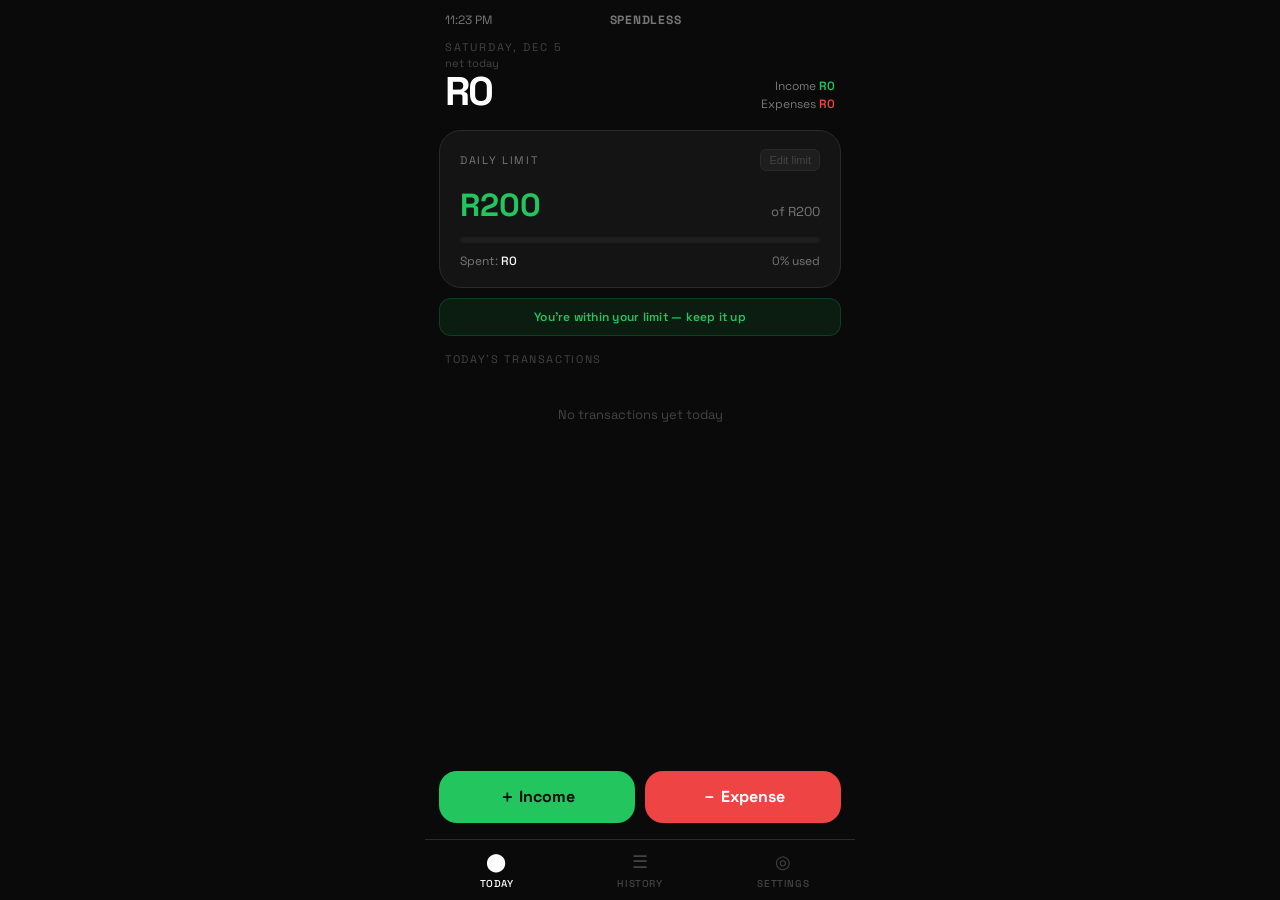
==== Spendless/index.html @ e25569a5 "SpendLess" ====
<!DOCTYPE html>
<html lang="en">
<head>
<meta charset="UTF-8" />
<meta name="viewport" content="width=device-width, initial-scale=1.0, maximum-scale=1.0, user-scalable=no" />
<title>SpendLess</title>
<meta name="description" content="Daily spending limit tracker" />
<meta name="theme-color" content="#0a0a0a" />
<meta name="apple-mobile-web-app-capable" content="yes" />
<meta name="apple-mobile-web-app-status-bar-style" content="black-translucent" />
<meta name="apple-mobile-web-app-title" content="SpendLess" />
<link rel="manifest" href="manifest.json" />
<link rel="preconnect" href="https://fonts.googleapis.com" />
<link href="https://fonts.googleapis.com/css2?family=Space+Grotesk:wght@400;500;700&display=swap" rel="stylesheet" />
<link rel="stylesheet" href="css/style.css" />
</head>
<body>
<div id="app">

  <!-- ══ HOME SCREEN ══ -->
  <div class="screen active" id="screen-home">
    <div class="statusbar">
      <span id="clock-home">9:41</span>
      <span style="font-weight:700;letter-spacing:0.06em;">SPENDLESS</span>
      <span style="width:36px"></span>
    </div>
    <div class="home-top">
      <div class="day-label" id="home-day">Monday</div>
      <div class="balance-row">
        <div>
          <div style="font-size:11px;color:var(--text3);margin-bottom:2px;">net today</div>
          <div class="balance-big" id="home-balance">R0</div>
        </div>
        <div class="balance-meta">
          <div class="meta-item inc">Income <span class="val" id="meta-inc">R0</span></div>
          <div class="meta-item exp">Expenses <span class="val" id="meta-exp">R0</span></div>
        </div>
      </div>
    </div>
    <div class="limit-card">
      <div class="limit-header">
        <div class="limit-label">Daily Limit</div>
        <button class="limit-edit" onclick="goTo('screen-settings')">Edit limit</button>
      </div>
      <div class="limit-nums">
        <div class="limit-remaining ok" id="limit-rem">R200</div>
        <div class="limit-of" id="limit-of">of R200</div>
      </div>
      <div class="progress-track"><div class="progress-fill ok" id="prog" style="width:0%"></div></div>
      <div class="limit-sub">
        <span>Spent: <span class="spent-val" id="spent-val">R0</span></span>
        <span id="pct-lbl">0% used</span>
      </div>
    </div>
    <div class="alert-banner alert-ok" id="alert">You're within your limit</div>
    <div class="section-label">Today's transactions</div>
    <div class="tx-list" id="tx-list"></div>
    <div class="btn-row">
      <button class="btn btn-income" onclick="goTo('screen-income')">＋ Income</button>
      <button class="btn btn-expense" onclick="goTo('screen-expense')">－ Expense</button>
    </div>
    <div class="nav">
      <button class="nav-btn active" onclick="goTo('screen-home')"><span class="nav-icon">⬤</span>Today</button>
      <button class="nav-btn" onclick="goTo('screen-history')"><span class="nav-icon">☰</span>History</button>
      <button class="nav-btn" onclick="goTo('screen-settings')"><span class="nav-icon">◎</span>Settings</button>
    </div>
  </div>

  <!-- ══ EXPENSE SCREEN ══ -->
  <div class="screen" id="screen-expense">
    <div class="form-header">
      <div class="back-btn" onclick="goTo('screen-home')">‹</div>
      <div class="form-title" style="color:var(--red)">Add Expense</div>
      <div class="cancel-link" onclick="resetForm('expense');goTo('screen-home')">Cancel</div>
    </div>
    <div class="form-body">
      <div>
        <div class="field-label">Amount</div>
        <div class="amount-wrap">
          <div class="currency">R</div>
          <div class="amount-val expense" id="exp-disp">0<span class="cursor"></span></div>
        </div>
      </div>
      <div>
        <div class="field-label">Category</div>
        <div class="cat-grid" id="exp-cats">
          <button class="cat-btn sel-expense" data-cat="Food" onclick="pickCat(this,'expense')">🍔 Food</button>
          <button class="cat-btn" data-cat="Transport" onclick="pickCat(this,'expense')">🚌 Transport</button>
          <button class="cat-btn" data-cat="Data" onclick="pickCat(this,'expense')">📶 Data</button>
          <button class="cat-btn" data-cat="Entertainment" onclick="pickCat(this,'expense')">🎮 Entertainment</button>
          <button class="cat-btn" data-cat="Groceries" onclick="pickCat(this,'expense')">🛒 Groceries</button>
          <button class="cat-btn" data-cat="Other" onclick="pickCat(this,'expense')">📦 Other</button>
        </div>
      </div>
      <div>
        <div class="field-label">Note (optional)</div>
        <input class="note-input" id="exp-note" placeholder="e.g. Lunch at work" autocomplete="off" />
      </div>
    </div>
    <div class="numpad">
      <button class="numkey" onclick="numTap('expense','1')">1</button>
      <button class="numkey" onclick="numTap('expense','2')">2</button>
      <button class="numkey" onclick="numTap('expense','3')">3</button>
      <button class="numkey" onclick="numTap('expense','4')">4</button>
      <button class="numkey" onclick="numTap('expense','5')">5</button>
      <button class="numkey" onclick="numTap('expense','6')">6</button>
      <button class="numkey" onclick="numTap('expense','7')">7</button>
      <button class="numkey" onclick="numTap('expense','8')">8</button>
      <button class="numkey" onclick="numTap('expense','9')">9</button>
      <button class="numkey key-del" onclick="numDel('expense')">⌫</button>
      <button class="numkey" onclick="numTap('expense','0')">0</button>
      <button class="numkey key-add expense" onclick="submitTx('expense')">Add</button>
    </div>
  </div>

  <!-- ══ INCOME SCREEN ══ -->
  <div class="screen" id="screen-income">
    <div class="form-header">
      <div class="back-btn" onclick="goTo('screen-home')">‹</div>
      <div class="form-title" style="color:var(--green)">Add Income</div>
      <div class="cancel-link" onclick="resetForm('income');goTo('screen-home')">Cancel</div>
    </div>
    <div class="form-body">
      <div>
        <div class="field-label">Amount</div>
        <div class="amount-wrap">
          <div class="currency">R</div>
          <div class="amount-val income" id="inc-disp">0<span class="cursor"></span></div>
        </div>
      </div>
      <div>
        <div class="field-label">Source</div>
        <div class="cat-grid" id="inc-cats">
          <button class="cat-btn sel-income" data-cat="Salary" onclick="pickCat(this,'income')">💼 Salary</button>
          <button class="cat-btn" data-cat="Freelance" onclick="pickCat(this,'income')">💻 Freelance</button>
          <button class="cat-btn" data-cat="Side hustle" onclick="pickCat(this,'income')">🌱 Side hustle</button>
          <button class="cat-btn" data-cat="Gift" onclick="pickCat(this,'income')">🎁 Gift</button>
          <button class="cat-btn" data-cat="Refund" onclick="pickCat(this,'income')">↩ Refund</button>
          <button class="cat-btn" data-cat="Other" onclick="pickCat(this,'income')">📦 Other</button>
        </div>
      </div>
      <div>
        <div class="field-label">Note (optional)</div>
        <input class="note-input" id="inc-note" placeholder="e.g. March salary" autocomplete="off" />
      </div>
    </div>
    <div class="numpad">
      <button class="numkey" onclick="numTap('income','1')">1</button>
      <button class="numkey" onclick="numTap('income','2')">2</button>
      <button class="numkey" onclick="numTap('income','3')">3</button>
      <button class="numkey" onclick="numTap('income','4')">4</button>
      <button class="numkey" onclick="numTap('income','5')">5</button>
      <button class="numkey" onclick="numTap('income','6')">6</button>
      <button class="numkey" onclick="numTap('income','7')">7</button>
      <button class="numkey" onclick="numTap('income','8')">8</button>
      <button class="numkey" onclick="numTap('income','9')">9</button>
      <button class="numkey key-del" onclick="numDel('income')">⌫</button>
      <button class="numkey" onclick="numTap('income','0')">0</button>
      <button class="numkey key-add income" onclick="submitTx('income')">Add</button>
    </div>
  </div>

  <!-- ══ HISTORY SCREEN ══ -->
  <div class="screen" id="screen-history">
    <div class="statusbar">
      <span></span>
      <span style="font-weight:700;letter-spacing:0.06em;">HISTORY</span>
      <span></span>
    </div>
    <div class="history-list" id="history-list"></div>
    <div class="nav">
      <button class="nav-btn" onclick="goTo('screen-home')"><span class="nav-icon">⬤</span>Today</button>
      <button class="nav-btn active" onclick="goTo('screen-history')"><span class="nav-icon">☰</span>History</button>
      <button class="nav-btn" onclick="goTo('screen-settings')"><span class="nav-icon">◎</span>Settings</button>
    </div>
  </div>

  <!-- ══ SETTINGS SCREEN ══ -->
  <div class="screen" id="screen-settings">
    <div class="statusbar">
      <span></span>
      <span style="font-weight:700;letter-spacing:0.06em;">SETTINGS</span>
      <span></span>
    </div>
    <div class="settings-body">
      <div class="settings-section">
        <div class="settings-row">
          <div class="settings-row-label">Daily Limit</div>
          <div style="display:flex;align-items:center;gap:4px;">
            <span style="color:var(--text2);font-size:14px;">R</span>
            <input class="settings-input" id="limit-input" type="number" min="1" value="200" onchange="saveLimit()" />
          </div>
        </div>
        <div class="settings-row">
          <div class="settings-row-label">Currency symbol</div>
          <div class="settings-row-val">R (ZAR)</div>
        </div>
      </div>
      <div class="settings-section">
        <div class="settings-row">
          <div class="settings-row-label">Total transactions</div>
          <div class="settings-row-val" id="stat-total">0</div>
        </div>
        <div class="settings-row">
          <div class="settings-row-label">Days tracked</div>
          <div class="settings-row-val" id="stat-days">0</div>
        </div>
        <div class="settings-row">
          <div class="settings-row-label">All-time expenses</div>
          <div class="settings-row-val" id="stat-expenses">R0</div>
        </div>
      </div>
      <button class="danger-btn" onclick="clearData()">Clear all data</button>
    </div>
    <div class="nav">
      <button class="nav-btn" onclick="goTo('screen-home')"><span class="nav-icon">⬤</span>Today</button>
      <button class="nav-btn" onclick="goTo('screen-history')"><span class="nav-icon">☰</span>History</button>
      <button class="nav-btn active" onclick="goTo('screen-settings')"><span class="nav-icon">◎</span>Settings</button>
    </div>
  </div>

</div>
<script src="js/app.js"></script>
</body>
</html>
---- Spendless/css/style.css ----
/* ── RESET & ROOT ── */
* {
  box-sizing: border-box;
  margin: 0;
  padding: 0;
  -webkit-tap-highlight-color: transparent;
}

:root {
  --bg: #0a0a0a;
  --surface: #141414;
  --surface2: #1e1e1e;
  --border: #2a2a2a;
  --text: #ffffff;
  --text2: #777777;
  --text3: #444444;
  --green: #22c55e;
  --green-bg: rgba(34, 197, 94, 0.1);
  --red: #ef4444;
  --red-bg: rgba(239, 68, 68, 0.1);
  --amber: #f59e0b;
  --amber-bg: rgba(245, 158, 11, 0.1);
}

html, body {
  height: 100%;
  background: var(--bg);
  color: var(--text);
  font-family: 'Space Grotesk', sans-serif;
  overflow: hidden;
  overscroll-behavior: none;
}

/* ── APP SHELL ── */
#app {
  height: 100dvh;
  display: flex;
  flex-direction: column;
  max-width: 430px;
  margin: 0 auto;
  position: relative;
}

.screen {
  display: none;
  flex-direction: column;
  height: 100%;
  overflow-y: auto;
  overscroll-behavior: contain;
}

.screen.active {
  display: flex;
}

/* ── STATUS BAR ── */
.statusbar {
  display: flex;
  justify-content: space-between;
  align-items: center;
  padding: max(env(safe-area-inset-top), 12px) 20px 8px;
  font-size: 12px;
  color: var(--text2);
  flex-shrink: 0;
}

/* ── HOME ── */
.home-top {
  padding: 4px 20px 0;
  flex-shrink: 0;
}

.day-label {
  font-size: 11px;
  text-transform: uppercase;
  letter-spacing: 0.18em;
  color: var(--text3);
  margin-bottom: 2px;
}

.balance-row {
  display: flex;
  justify-content: space-between;
  align-items: flex-end;
  margin-bottom: 4px;
}

.balance-big {
  font-size: 40px;
  font-weight: 700;
  letter-spacing: -2px;
  line-height: 1;
}

.balance-meta {
  text-align: right;
  display: flex;
  flex-direction: column;
  gap: 2px;
}

.meta-item {
  font-size: 12px;
  color: var(--text2);
}

.meta-item .val {
  font-weight: 600;
}

.meta-item.inc .val { color: var(--green); }
.meta-item.exp .val { color: var(--red); }

/* ── LIMIT CARD ── */
.limit-card {
  margin: 14px 14px 0;
  background: var(--surface);
  border-radius: 22px;
  padding: 18px 20px;
  border: 1px solid var(--border);
  flex-shrink: 0;
}

.limit-header {
  display: flex;
  justify-content: space-between;
  align-items: center;
  margin-bottom: 14px;
}

.limit-label {
  font-size: 11px;
  text-transform: uppercase;
  letter-spacing: 0.15em;
  color: var(--text2);
}

.limit-edit {
  font-size: 11px;
  color: var(--text3);
  cursor: pointer;
  padding: 4px 8px;
  border-radius: 6px;
  border: 1px solid var(--border);
  background: var(--surface2);
}

.limit-edit:hover { color: var(--text2); }

.limit-nums {
  display: flex;
  justify-content: space-between;
  align-items: baseline;
  margin-bottom: 12px;
}

.limit-remaining {
  font-size: 32px;
  font-weight: 700;
  transition: color 0.3s;
}

.limit-remaining.ok   { color: var(--green); }
.limit-remaining.warn { color: var(--amber); }
.limit-remaining.over { color: var(--red); }

.limit-of {
  font-size: 13px;
  color: var(--text2);
}

.progress-track {
  background: var(--surface2);
  border-radius: 99px;
  height: 6px;
  overflow: hidden;
  margin-bottom: 10px;
}

.progress-fill {
  height: 100%;
  border-radius: 99px;
  transition: width 0.5s cubic-bezier(0.34, 1.2, 0.64, 1), background 0.3s;
}

.progress-fill.ok   { background: var(--green); }
.progress-fill.warn { background: var(--amber); }
.progress-fill.over { background: var(--red); }

.limit-sub {
  display: flex;
  justify-content: space-between;
  font-size: 12px;
  color: var(--text2);
}

.limit-sub .spent-val {
  color: var(--text);
  font-weight: 500;
}

/* ── ALERT BANNER ── */
.alert-banner {
  margin: 10px 14px 0;
  border-radius: 12px;
  padding: 10px 14px;
  font-size: 12px;
  font-weight: 600;
  text-align: center;
  letter-spacing: 0.02em;
  flex-shrink: 0;
  transition: background 0.3s, color 0.3s;
}

.alert-ok   { background: var(--green-bg); color: var(--green); border: 1px solid rgba(34,197,94,0.2); }
.alert-warn { background: var(--amber-bg); color: var(--amber); border: 1px solid rgba(245,158,11,0.2); }
.alert-over { background: var(--red-bg);   color: var(--red);   border: 1px solid rgba(239,68,68,0.25); }

/* ── TRANSACTION LIST ── */
.section-label {
  padding: 16px 20px 8px;
  font-size: 11px;
  text-transform: uppercase;
  letter-spacing: 0.15em;
  color: var(--text3);
  flex-shrink: 0;
}

.tx-list {
  padding: 0 14px;
  flex: 1;
  overflow-y: auto;
}

.tx-empty {
  padding: 32px 0;
  text-align: center;
  color: var(--text3);
  font-size: 13px;
}

.tx-item {
  display: flex;
  align-items: center;
  justify-content: space-between;
  padding: 12px 0;
  border-bottom: 1px solid var(--border);
  animation: fadeIn 0.2s ease;
}

.tx-item:last-child { border-bottom: none; }

@keyframes fadeIn {
  from { opacity: 0; transform: translateY(6px); }
  to   { opacity: 1; transform: none; }
}

.tx-left {
  display: flex;
  align-items: center;
  gap: 12px;
}

.tx-icon {
  width: 36px;
  height: 36px;
  border-radius: 11px;
  display: flex;
  align-items: center;
  justify-content: center;
  font-size: 16px;
  flex-shrink: 0;
}

.tx-icon.expense { background: var(--red-bg); }
.tx-icon.income  { background: var(--green-bg); }

.tx-name {
  font-size: 14px;
  font-weight: 500;
}

.tx-cat {
  font-size: 11px;
  color: var(--text2);
  margin-top: 1px;
}

.tx-right { text-align: right; }

.tx-amount {
  font-size: 15px;
  font-weight: 700;
}

.tx-amount.expense { color: var(--red); }
.tx-amount.income  { color: var(--green); }

.tx-time {
  font-size: 11px;
  color: var(--text3);
  margin-top: 1px;
}

/* ── BOTTOM BUTTONS ── */
.btn-row {
  display: flex;
  gap: 10px;
  padding: 12px 14px;
  padding-bottom: max(env(safe-area-inset-bottom), 16px);
  flex-shrink: 0;
}

.btn {
  flex: 1;
  padding: 15px;
  border-radius: 18px;
  border: none;
  font-family: inherit;
  font-size: 16px;
  font-weight: 700;
  cursor: pointer;
  transition: opacity 0.15s, transform 0.1s;
  display: flex;
  align-items: center;
  justify-content: center;
  gap: 6px;
  -webkit-user-select: none;
  user-select: none;
}

.btn:active { transform: scale(0.96); opacity: 0.85; }
.btn-income  { background: var(--green); color: #0a0a0a; }
.btn-expense { background: var(--red);   color: #ffffff; }

/* ── FORM SCREENS ── */
.form-header {
  display: flex;
  align-items: center;
  gap: 12px;
  padding: max(env(safe-area-inset-top), 8px) 16px 0;
  flex-shrink: 0;
}

.back-btn {
  width: 38px;
  height: 38px;
  border-radius: 12px;
  background: var(--surface);
  border: 1px solid var(--border);
  display: flex;
  align-items: center;
  justify-content: center;
  cursor: pointer;
  font-size: 20px;
  color: var(--text2);
  flex-shrink: 0;
}

.form-title {
  font-size: 20px;
  font-weight: 700;
}

.cancel-link {
  margin-left: auto;
  cursor: pointer;
  color: var(--text3);
  font-size: 13px;
  padding: 8px;
}

.form-body {
  padding: 16px;
  display: flex;
  flex-direction: column;
  gap: 14px;
  flex: 1;
  overflow-y: auto;
}

.field-label {
  font-size: 11px;
  text-transform: uppercase;
  letter-spacing: 0.12em;
  color: var(--text2);
  margin-bottom: 6px;
}

.amount-wrap {
  background: var(--surface);
  border: 1px solid var(--border);
  border-radius: 18px;
  padding: 16px 18px;
  display: flex;
  align-items: center;
  gap: 6px;
}

.currency {
  font-size: 30px;
  font-weight: 700;
  color: var(--text3);
}

.amount-val {
  font-size: 38px;
  font-weight: 700;
  letter-spacing: -2px;
  flex: 1;
}

.amount-val.income  { color: var(--green); }
.amount-val.expense { color: var(--red); }

.cursor {
  display: inline-block;
  width: 2px;
  height: 34px;
  background: currentColor;
  opacity: 0.7;
  vertical-align: middle;
  animation: blink 1s steps(1) infinite;
}

@keyframes blink {
  0%, 100% { opacity: 0.7; }
  50%       { opacity: 0; }
}

/* ── CATEGORY GRID ── */
.cat-grid {
  display: grid;
  grid-template-columns: 1fr 1fr;
  gap: 8px;
}

.cat-btn {
  padding: 12px 10px;
  border-radius: 14px;
  border: 1px solid var(--border);
  background: var(--surface);
  font-family: inherit;
  font-size: 13px;
  font-weight: 500;
  color: var(--text2);
  cursor: pointer;
  display: flex;
  align-items: center;
  gap: 8px;
  transition: background 0.15s, border-color 0.15s, color 0.15s;
}

.cat-btn.sel-expense { background: var(--red-bg);   border-color: rgba(239,68,68,0.4);  color: var(--red); }
.cat-btn.sel-income  { background: var(--green-bg); border-color: rgba(34,197,94,0.4);  color: var(--green); }

/* ── NOTE INPUT ── */
.note-input {
  width: 100%;
  background: var(--surface);
  border: 1px solid var(--border);
  border-radius: 14px;
  padding: 13px 16px;
  font-family: inherit;
  font-size: 14px;
  color: var(--text);
  outline: none;
}

.note-input::placeholder { color: var(--text3); }
.note-input:focus { border-color: #444; }

/* ── NUMPAD ── */
.numpad {
  display: grid;
  grid-template-columns: repeat(3, 1fr);
  gap: 8px;
  flex-shrink: 0;
  padding: 0 16px;
  padding-bottom: max(env(safe-area-inset-bottom), 16px);
}

.numkey {
  padding: 0;
  height: 60px;
  border-radius: 16px;
  border: none;
  background: var(--surface2);
  font-family: inherit;
  font-size: 22px;
  font-weight: 600;
  color: var(--text);
  cursor: pointer;
  transition: background 0.1s, transform 0.08s;
  -webkit-user-select: none;
  user-select: none;
}

.numkey:active { background: #333; transform: scale(0.93); }
.numkey.key-del { font-size: 16px; background: var(--surface); color: var(--text2); }

.numkey.key-add {
  font-size: 15px;
  font-weight: 700;
}

.numkey.key-add.income  { background: var(--green); color: #0a0a0a; }
.numkey.key-add.expense { background: var(--red);   color: #ffffff; }

/* ── HISTORY SCREEN ── */
.history-list {
  padding: 0 14px 24px;
  flex: 1;
  overflow-y: auto;
}

.history-day-label {
  font-size: 11px;
  text-transform: uppercase;
  letter-spacing: 0.15em;
  color: var(--text3);
  padding: 16px 6px 8px;
}

/* ── SETTINGS SCREEN ── */
.settings-body {
  padding: 20px 16px;
  flex: 1;
  display: flex;
  flex-direction: column;
  gap: 20px;
}

.settings-section {
  background: var(--surface);
  border-radius: 18px;
  border: 1px solid var(--border);
  overflow: hidden;
}

.settings-row {
  display: flex;
  align-items: center;
  justify-content: space-between;
  padding: 16px 18px;
  border-bottom: 1px solid var(--border);
}

.settings-row:last-child { border-bottom: none; }

.settings-row-label {
  font-size: 14px;
  font-weight: 500;
}

.settings-row-val {
  font-size: 14px;
  color: var(--text2);
}

.settings-input {
  background: transparent;
  border: none;
  outline: none;
  font-family: inherit;
  font-size: 14px;
  font-weight: 600;
  color: var(--green);
  text-align: right;
  width: 80px;
}

.danger-btn {
  width: 100%;
  padding: 14px;
  border-radius: 14px;
  border: 1px solid rgba(239, 68, 68, 0.3);
  background: var(--red-bg);
  color: var(--red);
  font-family: inherit;
  font-size: 14px;
  font-weight: 600;
  cursor: pointer;
}

.danger-btn:active { opacity: 0.7; }

/* ── NAV BAR ── */
.nav {
  display: flex;
  border-top: 1px solid var(--border);
  flex-shrink: 0;
}

.nav-btn {
  flex: 1;
  padding: 10px 0;
  padding-bottom: max(env(safe-area-inset-bottom), 10px);
  background: none;
  border: none;
  font-family: inherit;
  font-size: 10px;
  font-weight: 500;
  color: var(--text3);
  cursor: pointer;
  letter-spacing: 0.06em;
  display: flex;
  flex-direction: column;
  align-items: center;
  gap: 4px;
  text-transform: uppercase;
}

.nav-btn.active { color: var(--text); }

.nav-icon { font-size: 18px; }
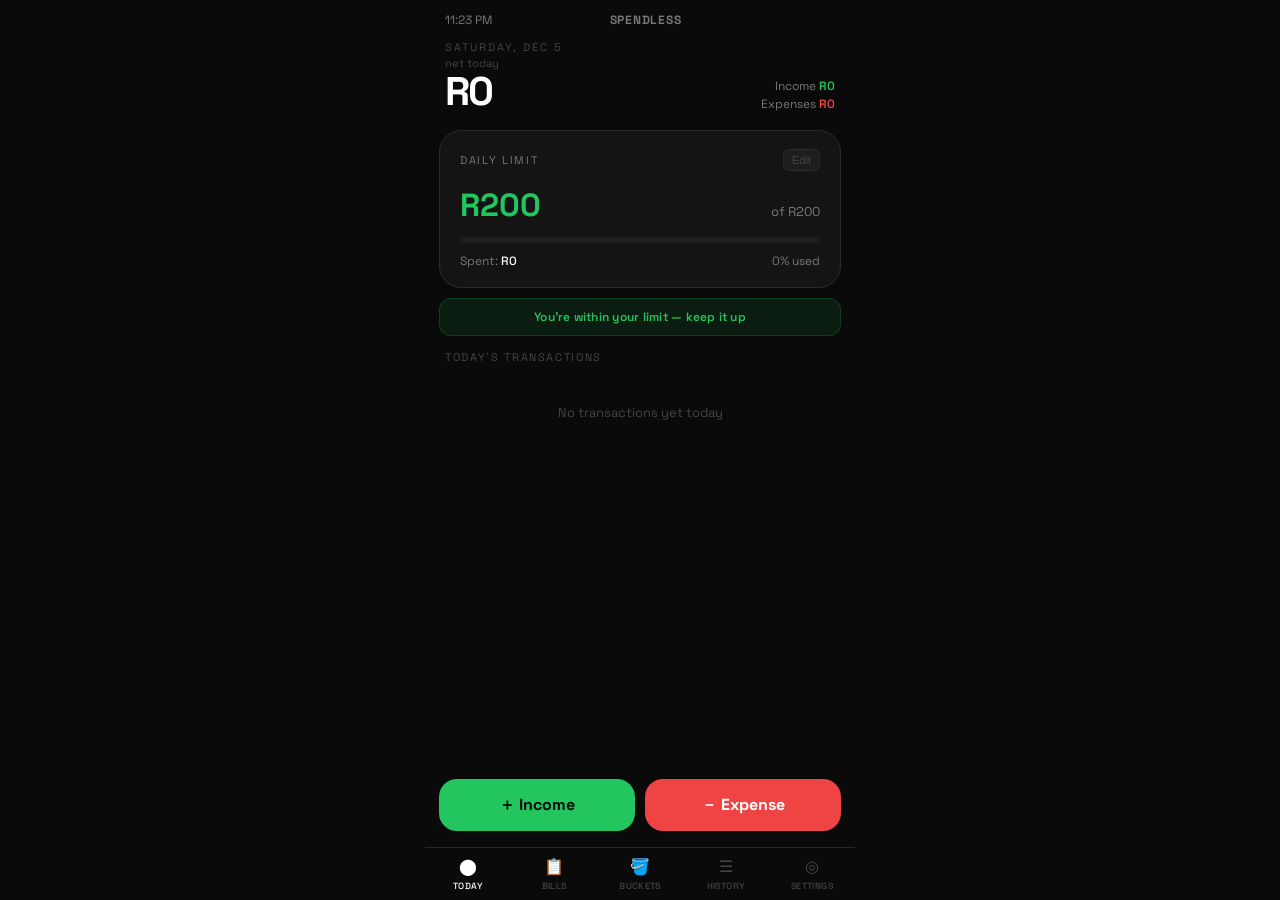
==== commit 1afe7875: "update" ====
--- a/Spendless/index.html
+++ b/Spendless/index.html
@@ -37,10 +37,12 @@
         </div>
       </div>
     </div>
+
+    <!-- Daily limit card -->
     <div class="limit-card">
       <div class="limit-header">
         <div class="limit-label">Daily Limit</div>
-        <button class="limit-edit" onclick="goTo('screen-settings')">Edit limit</button>
+        <button class="limit-edit" onclick="goTo('screen-settings')">Edit</button>
       </div>
       <div class="limit-nums">
         <div class="limit-remaining ok" id="limit-rem">R200</div>
@@ -52,17 +54,28 @@
         <span id="pct-lbl">0% used</span>
       </div>
     </div>
+
     <div class="alert-banner alert-ok" id="alert">You're within your limit</div>
+
+    <!-- Upcoming bills widget -->
+    <div id="bills-widget"></div>
+
+    <!-- Bucket overview -->
+    <div id="buckets-widget"></div>
+
     <div class="section-label">Today's transactions</div>
     <div class="tx-list" id="tx-list"></div>
+
     <div class="btn-row">
       <button class="btn btn-income" onclick="goTo('screen-income')">＋ Income</button>
       <button class="btn btn-expense" onclick="goTo('screen-expense')">－ Expense</button>
     </div>
     <div class="nav">
-      <button class="nav-btn active" onclick="goTo('screen-home')"><span class="nav-icon">⬤</span>Today</button>
-      <button class="nav-btn" onclick="goTo('screen-history')"><span class="nav-icon">☰</span>History</button>
-      <button class="nav-btn" onclick="goTo('screen-settings')"><span class="nav-icon">◎</span>Settings</button>
+      <button class="nav-btn active"  onclick="goTo('screen-home')"   ><span class="nav-icon">⬤</span>Today</button>
+      <button class="nav-btn"         onclick="goTo('screen-bills')"  ><span class="nav-icon">📋</span>Bills</button>
+      <button class="nav-btn"         onclick="goTo('screen-buckets')"><span class="nav-icon">🪣</span>Buckets</button>
+      <button class="nav-btn"         onclick="goTo('screen-history')"><span class="nav-icon">☰</span>History</button>
+      <button class="nav-btn"         onclick="goTo('screen-settings')"><span class="nav-icon">◎</span>Settings</button>
     </div>
   </div>
 
@@ -84,12 +97,12 @@
       <div>
         <div class="field-label">Category</div>
         <div class="cat-grid" id="exp-cats">
-          <button class="cat-btn sel-expense" data-cat="Food" onclick="pickCat(this,'expense')">🍔 Food</button>
-          <button class="cat-btn" data-cat="Transport" onclick="pickCat(this,'expense')">🚌 Transport</button>
-          <button class="cat-btn" data-cat="Data" onclick="pickCat(this,'expense')">📶 Data</button>
-          <button class="cat-btn" data-cat="Entertainment" onclick="pickCat(this,'expense')">🎮 Entertainment</button>
-          <button class="cat-btn" data-cat="Groceries" onclick="pickCat(this,'expense')">🛒 Groceries</button>
-          <button class="cat-btn" data-cat="Other" onclick="pickCat(this,'expense')">📦 Other</button>
+          <button class="cat-btn sel-expense" data-cat="Food"          onclick="pickCat(this,'expense')">🍔 Food</button>
+          <button class="cat-btn"             data-cat="Transport"     onclick="pickCat(this,'expense')">🚌 Transport</button>
+          <button class="cat-btn"             data-cat="Data"          onclick="pickCat(this,'expense')">📶 Data</button>
+          <button class="cat-btn"             data-cat="Entertainment" onclick="pickCat(this,'expense')">🎮 Entertainment</button>
+          <button class="cat-btn"             data-cat="Groceries"     onclick="pickCat(this,'expense')">🛒 Groceries</button>
+          <button class="cat-btn"             data-cat="Other"         onclick="pickCat(this,'expense')">📦 Other</button>
         </div>
       </div>
       <div>
@@ -108,7 +121,7 @@
       <button class="numkey" onclick="numTap('expense','8')">8</button>
       <button class="numkey" onclick="numTap('expense','9')">9</button>
       <button class="numkey key-del" onclick="numDel('expense')">⌫</button>
-      <button class="numkey" onclick="numTap('expense','0')">0</button>
+      <button class="numkey"         onclick="numTap('expense','0')">0</button>
       <button class="numkey key-add expense" onclick="submitTx('expense')">Add</button>
     </div>
   </div>
@@ -131,12 +144,12 @@
       <div>
         <div class="field-label">Source</div>
         <div class="cat-grid" id="inc-cats">
-          <button class="cat-btn sel-income" data-cat="Salary" onclick="pickCat(this,'income')">💼 Salary</button>
-          <button class="cat-btn" data-cat="Freelance" onclick="pickCat(this,'income')">💻 Freelance</button>
-          <button class="cat-btn" data-cat="Side hustle" onclick="pickCat(this,'income')">🌱 Side hustle</button>
-          <button class="cat-btn" data-cat="Gift" onclick="pickCat(this,'income')">🎁 Gift</button>
-          <button class="cat-btn" data-cat="Refund" onclick="pickCat(this,'income')">↩ Refund</button>
-          <button class="cat-btn" data-cat="Other" onclick="pickCat(this,'income')">📦 Other</button>
+          <button class="cat-btn sel-income" data-cat="Salary"      onclick="pickCat(this,'income')">💼 Salary</button>
+          <button class="cat-btn"            data-cat="Freelance"   onclick="pickCat(this,'income')">💻 Freelance</button>
+          <button class="cat-btn"            data-cat="Side hustle" onclick="pickCat(this,'income')">🌱 Side hustle</button>
+          <button class="cat-btn"            data-cat="Gift"        onclick="pickCat(this,'income')">🎁 Gift</button>
+          <button class="cat-btn"            data-cat="Refund"      onclick="pickCat(this,'income')">↩ Refund</button>
+          <button class="cat-btn"            data-cat="Other"       onclick="pickCat(this,'income')">📦 Other</button>
         </div>
       </div>
       <div>
@@ -155,8 +168,86 @@
       <button class="numkey" onclick="numTap('income','8')">8</button>
       <button class="numkey" onclick="numTap('income','9')">9</button>
       <button class="numkey key-del" onclick="numDel('income')">⌫</button>
-      <button class="numkey" onclick="numTap('income','0')">0</button>
+      <button class="numkey"         onclick="numTap('income','0')">0</button>
       <button class="numkey key-add income" onclick="submitTx('income')">Add</button>
+    </div>
+  </div>
+
+  <!-- ══ BILLS SCREEN ══ -->
+  <div class="screen" id="screen-bills">
+    <div class="statusbar">
+      <span></span>
+      <span style="font-weight:700;letter-spacing:0.06em;">BILLS</span>
+      <span></span>
+    </div>
+    <div class="screen-body">
+      <div id="bills-summary" class="bills-summary"></div>
+      <div id="bills-list" class="bills-list"></div>
+      <button class="add-fab" onclick="openAddBill()">＋ Add Bill</button>
+    </div>
+    <div class="nav">
+      <button class="nav-btn"        onclick="goTo('screen-home')"   ><span class="nav-icon">⬤</span>Today</button>
+      <button class="nav-btn active" onclick="goTo('screen-bills')"  ><span class="nav-icon">📋</span>Bills</button>
+      <button class="nav-btn"        onclick="goTo('screen-buckets')"><span class="nav-icon">🪣</span>Buckets</button>
+      <button class="nav-btn"        onclick="goTo('screen-history')"><span class="nav-icon">☰</span>History</button>
+      <button class="nav-btn"        onclick="goTo('screen-settings')"><span class="nav-icon">◎</span>Settings</button>
+    </div>
+  </div>
+
+  <!-- ══ ADD BILL MODAL ══ -->
+  <div class="modal-overlay" id="modal-bill" onclick="closeModal('modal-bill')">
+    <div class="modal" onclick="event.stopPropagation()">
+      <div class="modal-title">Add Bill</div>
+      <div class="field-label" style="margin-top:4px">Bill name</div>
+      <input class="note-input" id="bill-name" placeholder="e.g. Netflix, Rent, Gym" autocomplete="off" style="margin-bottom:12px"/>
+      <div class="field-label">Amount (R)</div>
+      <input class="note-input" id="bill-amount" type="number" placeholder="0" min="1" autocomplete="off" style="margin-bottom:12px"/>
+      <div class="field-label">Due day of month</div>
+      <input class="note-input" id="bill-day" type="number" placeholder="1–28" min="1" max="28" autocomplete="off" style="margin-bottom:16px"/>
+      <div style="display:flex;gap:10px;">
+        <button class="modal-btn modal-cancel" onclick="closeModal('modal-bill')">Cancel</button>
+        <button class="modal-btn modal-confirm" onclick="saveBill()">Add Bill</button>
+      </div>
+    </div>
+  </div>
+
+  <!-- ══ BUCKETS SCREEN ══ -->
+  <div class="screen" id="screen-buckets">
+    <div class="statusbar">
+      <span></span>
+      <span style="font-weight:700;letter-spacing:0.06em;">BUCKETS</span>
+      <span></span>
+    </div>
+    <div class="screen-body">
+      <div class="buckets-explainer">When you log income, it splits automatically into these buckets.</div>
+      <div id="pct-remaining-bar" class="pct-bar-wrap"></div>
+      <div id="buckets-list" class="buckets-list"></div>
+      <button class="add-fab" onclick="openAddBucket()">＋ Add Bucket</button>
+    </div>
+    <div class="nav">
+      <button class="nav-btn"        onclick="goTo('screen-home')"   ><span class="nav-icon">⬤</span>Today</button>
+      <button class="nav-btn"        onclick="goTo('screen-bills')"  ><span class="nav-icon">📋</span>Bills</button>
+      <button class="nav-btn active" onclick="goTo('screen-buckets')"><span class="nav-icon">🪣</span>Buckets</button>
+      <button class="nav-btn"        onclick="goTo('screen-history')"><span class="nav-icon">☰</span>History</button>
+      <button class="nav-btn"        onclick="goTo('screen-settings')"><span class="nav-icon">◎</span>Settings</button>
+    </div>
+  </div>
+
+  <!-- ══ ADD BUCKET MODAL ══ -->
+  <div class="modal-overlay" id="modal-bucket" onclick="closeModal('modal-bucket')">
+    <div class="modal" onclick="event.stopPropagation()">
+      <div class="modal-title">Add Bucket</div>
+      <div class="field-label" style="margin-top:4px">Bucket name</div>
+      <input class="note-input" id="bucket-name" placeholder="e.g. Rent, Savings, Spending" autocomplete="off" style="margin-bottom:12px"/>
+      <div class="field-label">Emoji (optional)</div>
+      <input class="note-input" id="bucket-emoji" placeholder="🏠" maxlength="2" autocomplete="off" style="margin-bottom:12px"/>
+      <div class="field-label">Percentage of income (%)</div>
+      <input class="note-input" id="bucket-pct" type="number" placeholder="e.g. 40" min="1" max="100" autocomplete="off" style="margin-bottom:16px"/>
+      <div id="bucket-pct-hint" style="font-size:12px;color:var(--text2);margin-bottom:12px;"></div>
+      <div style="display:flex;gap:10px;">
+        <button class="modal-btn modal-cancel" onclick="closeModal('modal-bucket')">Cancel</button>
+        <button class="modal-btn modal-confirm" onclick="saveBucket()">Add Bucket</button>
+      </div>
     </div>
   </div>
 
@@ -169,9 +260,11 @@
     </div>
     <div class="history-list" id="history-list"></div>
     <div class="nav">
-      <button class="nav-btn" onclick="goTo('screen-home')"><span class="nav-icon">⬤</span>Today</button>
+      <button class="nav-btn"        onclick="goTo('screen-home')"   ><span class="nav-icon">⬤</span>Today</button>
+      <button class="nav-btn"        onclick="goTo('screen-bills')"  ><span class="nav-icon">📋</span>Bills</button>
+      <button class="nav-btn"        onclick="goTo('screen-buckets')"><span class="nav-icon">🪣</span>Buckets</button>
       <button class="nav-btn active" onclick="goTo('screen-history')"><span class="nav-icon">☰</span>History</button>
-      <button class="nav-btn" onclick="goTo('screen-settings')"><span class="nav-icon">◎</span>Settings</button>
+      <button class="nav-btn"        onclick="goTo('screen-settings')"><span class="nav-icon">◎</span>Settings</button>
     </div>
   </div>
 
@@ -209,12 +302,22 @@
           <div class="settings-row-label">All-time expenses</div>
           <div class="settings-row-val" id="stat-expenses">R0</div>
         </div>
+        <div class="settings-row">
+          <div class="settings-row-label">Active bills</div>
+          <div class="settings-row-val" id="stat-bills">0</div>
+        </div>
+        <div class="settings-row">
+          <div class="settings-row-label">Buckets configured</div>
+          <div class="settings-row-val" id="stat-buckets">0</div>
+        </div>
       </div>
       <button class="danger-btn" onclick="clearData()">Clear all data</button>
     </div>
     <div class="nav">
-      <button class="nav-btn" onclick="goTo('screen-home')"><span class="nav-icon">⬤</span>Today</button>
-      <button class="nav-btn" onclick="goTo('screen-history')"><span class="nav-icon">☰</span>History</button>
+      <button class="nav-btn"        onclick="goTo('screen-home')"   ><span class="nav-icon">⬤</span>Today</button>
+      <button class="nav-btn"        onclick="goTo('screen-bills')"  ><span class="nav-icon">📋</span>Bills</button>
+      <button class="nav-btn"        onclick="goTo('screen-buckets')"><span class="nav-icon">🪣</span>Buckets</button>
+      <button class="nav-btn"        onclick="goTo('screen-history')"><span class="nav-icon">☰</span>History</button>
       <button class="nav-btn active" onclick="goTo('screen-settings')"><span class="nav-icon">◎</span>Settings</button>
     </div>
   </div>
--- a/Spendless/css/style.css
+++ b/Spendless/css/style.css
@@ -20,6 +20,8 @@
   --red-bg: rgba(239, 68, 68, 0.1);
   --amber: #f59e0b;
   --amber-bg: rgba(245, 158, 11, 0.1);
+  --blue: #3b82f6;
+  --blue-bg: rgba(59, 130, 246, 0.1);
 }
 
 html, body {
@@ -45,12 +47,16 @@
   display: none;
   flex-direction: column;
   height: 100%;
+  overflow: hidden;
+}
+
+.screen.active { display: flex; }
+
+.screen-body {
+  flex: 1;
   overflow-y: auto;
   overscroll-behavior: contain;
-}
-
-.screen.active {
-  display: flex;
+  padding: 14px 14px 80px;
 }
 
 /* ── STATUS BAR ── */
@@ -99,15 +105,8 @@
   gap: 2px;
 }
 
-.meta-item {
-  font-size: 12px;
-  color: var(--text2);
-}
-
-.meta-item .val {
-  font-weight: 600;
-}
-
+.meta-item { font-size: 12px; color: var(--text2); }
+.meta-item .val { font-weight: 600; }
 .meta-item.inc .val { color: var(--green); }
 .meta-item.exp .val { color: var(--red); }
 
@@ -163,11 +162,7 @@
 .limit-remaining.ok   { color: var(--green); }
 .limit-remaining.warn { color: var(--amber); }
 .limit-remaining.over { color: var(--red); }
-
-.limit-of {
-  font-size: 13px;
-  color: var(--text2);
-}
+.limit-of { font-size: 13px; color: var(--text2); }
 
 .progress-track {
   background: var(--surface2);
@@ -194,10 +189,7 @@
   color: var(--text2);
 }
 
-.limit-sub .spent-val {
-  color: var(--text);
-  font-weight: 500;
-}
+.limit-sub .spent-val { color: var(--text); font-weight: 500; }
 
 /* ── ALERT BANNER ── */
 .alert-banner {
@@ -216,9 +208,81 @@
 .alert-warn { background: var(--amber-bg); color: var(--amber); border: 1px solid rgba(245,158,11,0.2); }
 .alert-over { background: var(--red-bg);   color: var(--red);   border: 1px solid rgba(239,68,68,0.25); }
 
-/* ── TRANSACTION LIST ── */
+/* ── BILLS WIDGET (home) ── */
+.bills-widget {
+  margin: 10px 14px 0;
+  display: flex;
+  flex-direction: column;
+  gap: 6px;
+}
+
+.bills-widget-label {
+  font-size: 11px;
+  text-transform: uppercase;
+  letter-spacing: 0.15em;
+  color: var(--text3);
+  margin-bottom: 2px;
+}
+
+.bill-widget-item {
+  display: flex;
+  align-items: center;
+  justify-content: space-between;
+  background: var(--surface);
+  border-radius: 12px;
+  padding: 10px 14px;
+  border: 1px solid var(--border);
+}
+
+.bill-widget-left { display: flex; align-items: center; gap: 10px; }
+.bill-widget-name { font-size: 13px; font-weight: 500; }
+.bill-widget-due  { font-size: 11px; margin-top: 1px; }
+.bill-widget-due.urgent { color: var(--red); }
+.bill-widget-due.soon   { color: var(--amber); }
+.bill-widget-due.ok     { color: var(--text2); }
+.bill-widget-amount { font-size: 14px; font-weight: 700; color: var(--text); }
+
+/* ── BUCKETS WIDGET (home) ── */
+.buckets-widget {
+  margin: 10px 14px 0;
+}
+
+.buckets-widget-label {
+  font-size: 11px;
+  text-transform: uppercase;
+  letter-spacing: 0.15em;
+  color: var(--text3);
+  margin-bottom: 8px;
+}
+
+.buckets-widget-grid {
+  display: grid;
+  grid-template-columns: 1fr 1fr;
+  gap: 8px;
+}
+
+.bucket-widget-card {
+  background: var(--surface);
+  border-radius: 14px;
+  padding: 12px 14px;
+  border: 1px solid var(--border);
+}
+
+.bucket-widget-top {
+  display: flex;
+  align-items: center;
+  gap: 6px;
+  margin-bottom: 6px;
+}
+
+.bucket-widget-emoji { font-size: 16px; }
+.bucket-widget-name  { font-size: 12px; color: var(--text2); }
+.bucket-widget-amount { font-size: 18px; font-weight: 700; color: var(--green); }
+.bucket-widget-pct  { font-size: 11px; color: var(--text3); margin-top: 2px; }
+
+/* ── TX LIST ── */
 .section-label {
-  padding: 16px 20px 8px;
+  padding: 14px 20px 8px;
   font-size: 11px;
   text-transform: uppercase;
   letter-spacing: 0.15em;
@@ -230,14 +294,10 @@
   padding: 0 14px;
   flex: 1;
   overflow-y: auto;
-}
-
-.tx-empty {
-  padding: 32px 0;
-  text-align: center;
-  color: var(--text3);
-  font-size: 13px;
-}
+  overscroll-behavior: contain;
+}
+
+.tx-empty { padding: 32px 0; text-align: center; color: var(--text3); font-size: 13px; }
 
 .tx-item {
   display: flex;
@@ -255,52 +315,24 @@
   to   { opacity: 1; transform: none; }
 }
 
-.tx-left {
-  display: flex;
-  align-items: center;
-  gap: 12px;
-}
+.tx-left { display: flex; align-items: center; gap: 12px; }
 
 .tx-icon {
-  width: 36px;
-  height: 36px;
-  border-radius: 11px;
-  display: flex;
-  align-items: center;
-  justify-content: center;
-  font-size: 16px;
-  flex-shrink: 0;
+  width: 36px; height: 36px; border-radius: 11px;
+  display: flex; align-items: center; justify-content: center;
+  font-size: 16px; flex-shrink: 0;
 }
 
 .tx-icon.expense { background: var(--red-bg); }
 .tx-icon.income  { background: var(--green-bg); }
 
-.tx-name {
-  font-size: 14px;
-  font-weight: 500;
-}
-
-.tx-cat {
-  font-size: 11px;
-  color: var(--text2);
-  margin-top: 1px;
-}
-
+.tx-name { font-size: 14px; font-weight: 500; }
+.tx-cat  { font-size: 11px; color: var(--text2); margin-top: 1px; }
 .tx-right { text-align: right; }
-
-.tx-amount {
-  font-size: 15px;
-  font-weight: 700;
-}
-
+.tx-amount { font-size: 15px; font-weight: 700; }
 .tx-amount.expense { color: var(--red); }
 .tx-amount.income  { color: var(--green); }
-
-.tx-time {
-  font-size: 11px;
-  color: var(--text3);
-  margin-top: 1px;
-}
+.tx-time { font-size: 11px; color: var(--text3); margin-top: 1px; }
 
 /* ── BOTTOM BUTTONS ── */
 .btn-row {
@@ -312,21 +344,11 @@
 }
 
 .btn {
-  flex: 1;
-  padding: 15px;
-  border-radius: 18px;
-  border: none;
-  font-family: inherit;
-  font-size: 16px;
-  font-weight: 700;
-  cursor: pointer;
-  transition: opacity 0.15s, transform 0.1s;
-  display: flex;
-  align-items: center;
-  justify-content: center;
-  gap: 6px;
-  -webkit-user-select: none;
-  user-select: none;
+  flex: 1; padding: 15px; border-radius: 18px; border: none;
+  font-family: inherit; font-size: 16px; font-weight: 700;
+  cursor: pointer; transition: opacity 0.15s, transform 0.1s;
+  display: flex; align-items: center; justify-content: center; gap: 6px;
+  -webkit-user-select: none; user-select: none;
 }
 
 .btn:active { transform: scale(0.96); opacity: 0.85; }
@@ -335,136 +357,72 @@
 
 /* ── FORM SCREENS ── */
 .form-header {
-  display: flex;
-  align-items: center;
-  gap: 12px;
+  display: flex; align-items: center; gap: 12px;
   padding: max(env(safe-area-inset-top), 8px) 16px 0;
   flex-shrink: 0;
 }
 
 .back-btn {
-  width: 38px;
-  height: 38px;
-  border-radius: 12px;
-  background: var(--surface);
-  border: 1px solid var(--border);
-  display: flex;
-  align-items: center;
-  justify-content: center;
-  cursor: pointer;
-  font-size: 20px;
-  color: var(--text2);
-  flex-shrink: 0;
-}
-
-.form-title {
-  font-size: 20px;
-  font-weight: 700;
-}
-
-.cancel-link {
-  margin-left: auto;
-  cursor: pointer;
-  color: var(--text3);
-  font-size: 13px;
-  padding: 8px;
-}
+  width: 38px; height: 38px; border-radius: 12px;
+  background: var(--surface); border: 1px solid var(--border);
+  display: flex; align-items: center; justify-content: center;
+  cursor: pointer; font-size: 20px; color: var(--text2); flex-shrink: 0;
+}
+
+.form-title  { font-size: 20px; font-weight: 700; }
+.cancel-link { margin-left: auto; cursor: pointer; color: var(--text3); font-size: 13px; padding: 8px; }
 
 .form-body {
-  padding: 16px;
-  display: flex;
-  flex-direction: column;
-  gap: 14px;
-  flex: 1;
-  overflow-y: auto;
+  padding: 16px; display: flex; flex-direction: column; gap: 14px;
+  flex: 1; overflow-y: auto;
 }
 
 .field-label {
-  font-size: 11px;
-  text-transform: uppercase;
-  letter-spacing: 0.12em;
-  color: var(--text2);
-  margin-bottom: 6px;
+  font-size: 11px; text-transform: uppercase;
+  letter-spacing: 0.12em; color: var(--text2); margin-bottom: 6px;
 }
 
 .amount-wrap {
-  background: var(--surface);
-  border: 1px solid var(--border);
-  border-radius: 18px;
-  padding: 16px 18px;
-  display: flex;
-  align-items: center;
-  gap: 6px;
-}
-
-.currency {
-  font-size: 30px;
-  font-weight: 700;
-  color: var(--text3);
-}
+  background: var(--surface); border: 1px solid var(--border);
+  border-radius: 18px; padding: 16px 18px;
+  display: flex; align-items: center; gap: 6px;
+}
+
+.currency { font-size: 30px; font-weight: 700; color: var(--text3); }
 
 .amount-val {
-  font-size: 38px;
-  font-weight: 700;
-  letter-spacing: -2px;
-  flex: 1;
+  font-size: 38px; font-weight: 700; letter-spacing: -2px; flex: 1;
 }
 
 .amount-val.income  { color: var(--green); }
 .amount-val.expense { color: var(--red); }
 
 .cursor {
-  display: inline-block;
-  width: 2px;
-  height: 34px;
-  background: currentColor;
-  opacity: 0.7;
-  vertical-align: middle;
+  display: inline-block; width: 2px; height: 34px;
+  background: currentColor; opacity: 0.7; vertical-align: middle;
   animation: blink 1s steps(1) infinite;
 }
 
-@keyframes blink {
-  0%, 100% { opacity: 0.7; }
-  50%       { opacity: 0; }
-}
-
-/* ── CATEGORY GRID ── */
-.cat-grid {
-  display: grid;
-  grid-template-columns: 1fr 1fr;
-  gap: 8px;
-}
+@keyframes blink { 0%,100%{opacity:0.7} 50%{opacity:0} }
+
+.cat-grid { display: grid; grid-template-columns: 1fr 1fr; gap: 8px; }
 
 .cat-btn {
-  padding: 12px 10px;
-  border-radius: 14px;
-  border: 1px solid var(--border);
-  background: var(--surface);
-  font-family: inherit;
-  font-size: 13px;
-  font-weight: 500;
-  color: var(--text2);
-  cursor: pointer;
-  display: flex;
-  align-items: center;
-  gap: 8px;
+  padding: 12px 10px; border-radius: 14px;
+  border: 1px solid var(--border); background: var(--surface);
+  font-family: inherit; font-size: 13px; font-weight: 500;
+  color: var(--text2); cursor: pointer;
+  display: flex; align-items: center; gap: 8px;
   transition: background 0.15s, border-color 0.15s, color 0.15s;
 }
 
 .cat-btn.sel-expense { background: var(--red-bg);   border-color: rgba(239,68,68,0.4);  color: var(--red); }
 .cat-btn.sel-income  { background: var(--green-bg); border-color: rgba(34,197,94,0.4);  color: var(--green); }
 
-/* ── NOTE INPUT ── */
 .note-input {
-  width: 100%;
-  background: var(--surface);
-  border: 1px solid var(--border);
-  border-radius: 14px;
-  padding: 13px 16px;
-  font-family: inherit;
-  font-size: 14px;
-  color: var(--text);
-  outline: none;
+  width: 100%; background: var(--surface); border: 1px solid var(--border);
+  border-radius: 14px; padding: 13px 16px; font-family: inherit;
+  font-size: 14px; color: var(--text); outline: none;
 }
 
 .note-input::placeholder { color: var(--text3); }
@@ -472,145 +430,249 @@
 
 /* ── NUMPAD ── */
 .numpad {
-  display: grid;
-  grid-template-columns: repeat(3, 1fr);
-  gap: 8px;
-  flex-shrink: 0;
-  padding: 0 16px;
+  display: grid; grid-template-columns: repeat(3, 1fr); gap: 8px;
+  flex-shrink: 0; padding: 0 16px;
   padding-bottom: max(env(safe-area-inset-bottom), 16px);
 }
 
 .numkey {
-  padding: 0;
-  height: 60px;
-  border-radius: 16px;
-  border: none;
-  background: var(--surface2);
-  font-family: inherit;
-  font-size: 22px;
-  font-weight: 600;
-  color: var(--text);
-  cursor: pointer;
-  transition: background 0.1s, transform 0.08s;
-  -webkit-user-select: none;
-  user-select: none;
-}
-
-.numkey:active { background: #333; transform: scale(0.93); }
+  height: 60px; border-radius: 16px; border: none;
+  background: var(--surface2); font-family: inherit;
+  font-size: 22px; font-weight: 600; color: var(--text);
+  cursor: pointer; transition: background 0.1s, transform 0.08s;
+  -webkit-user-select: none; user-select: none;
+}
+
+.numkey:active  { background: #333; transform: scale(0.93); }
 .numkey.key-del { font-size: 16px; background: var(--surface); color: var(--text2); }
-
-.numkey.key-add {
-  font-size: 15px;
-  font-weight: 700;
-}
-
+.numkey.key-add { font-size: 15px; font-weight: 700; }
 .numkey.key-add.income  { background: var(--green); color: #0a0a0a; }
 .numkey.key-add.expense { background: var(--red);   color: #ffffff; }
 
-/* ── HISTORY SCREEN ── */
+/* ── BILLS SCREEN ── */
+.bills-summary {
+  background: var(--surface); border-radius: 18px;
+  padding: 16px 18px; border: 1px solid var(--border); margin-bottom: 14px;
+}
+
+.bills-summary-total {
+  font-size: 11px; text-transform: uppercase;
+  letter-spacing: 0.12em; color: var(--text2); margin-bottom: 4px;
+}
+
+.bills-summary-amount { font-size: 28px; font-weight: 700; }
+.bills-summary-sub { font-size: 12px; color: var(--text2); margin-top: 2px; }
+
+.bills-list { display: flex; flex-direction: column; gap: 8px; }
+
+.bill-card {
+  background: var(--surface); border-radius: 16px;
+  border: 1px solid var(--border); padding: 14px 16px;
+  display: flex; align-items: center; justify-content: space-between;
+  animation: fadeIn 0.2s ease;
+}
+
+.bill-card.urgent { border-color: rgba(239,68,68,0.4); }
+.bill-card.soon   { border-color: rgba(245,158,11,0.3); }
+
+.bill-card-left { display: flex; flex-direction: column; gap: 3px; }
+.bill-card-name { font-size: 15px; font-weight: 600; }
+.bill-card-due  { font-size: 12px; }
+.bill-card-due.urgent { color: var(--red); }
+.bill-card-due.soon   { color: var(--amber); }
+.bill-card-due.ok     { color: var(--text2); }
+
+.bill-card-right { display: flex; align-items: center; gap: 12px; }
+.bill-card-amount { font-size: 16px; font-weight: 700; }
+
+.bill-pay-btn {
+  padding: 7px 14px; border-radius: 10px; border: none;
+  font-family: inherit; font-size: 12px; font-weight: 700;
+  cursor: pointer; transition: opacity 0.15s, transform 0.1s;
+  -webkit-user-select: none; user-select: none;
+}
+
+.bill-pay-btn:active { transform: scale(0.95); }
+.bill-pay-btn.unpaid { background: var(--green); color: #0a0a0a; }
+.bill-pay-btn.paid   { background: var(--surface2); color: var(--text3); }
+
+.bill-delete-btn {
+  background: none; border: none; cursor: pointer;
+  font-size: 16px; color: var(--text3); padding: 4px;
+  transition: color 0.15s;
+}
+
+.bill-delete-btn:hover { color: var(--red); }
+
+/* ── BUCKETS SCREEN ── */
+.buckets-explainer {
+  font-size: 13px; color: var(--text2); margin-bottom: 14px;
+  line-height: 1.5;
+}
+
+.pct-bar-wrap { margin-bottom: 14px; }
+
+.pct-bar-track {
+  height: 8px; border-radius: 99px; background: var(--surface2);
+  overflow: hidden; margin-bottom: 6px; display: flex;
+}
+
+.pct-bar-fill { height: 100%; transition: width 0.4s ease; }
+
+.pct-bar-label {
+  font-size: 12px; color: var(--text2);
+  display: flex; justify-content: space-between;
+}
+
+.pct-bar-label .over { color: var(--red); font-weight: 600; }
+.pct-bar-label .ok   { color: var(--green); font-weight: 600; }
+
+.buckets-list { display: flex; flex-direction: column; gap: 8px; }
+
+.bucket-card {
+  background: var(--surface); border-radius: 16px;
+  border: 1px solid var(--border); padding: 14px 16px;
+  animation: fadeIn 0.2s ease;
+}
+
+.bucket-card-top {
+  display: flex; align-items: center; justify-content: space-between;
+  margin-bottom: 10px;
+}
+
+.bucket-card-left { display: flex; align-items: center; gap: 10px; }
+.bucket-card-emoji { font-size: 20px; }
+.bucket-card-name  { font-size: 15px; font-weight: 600; }
+.bucket-card-pct   { font-size: 12px; color: var(--text2); }
+
+.bucket-card-right { text-align: right; }
+.bucket-card-amount { font-size: 18px; font-weight: 700; color: var(--green); }
+.bucket-card-of     { font-size: 11px; color: var(--text3); }
+
+.bucket-card-bar-track {
+  height: 4px; border-radius: 99px;
+  background: var(--surface2); overflow: hidden;
+}
+
+.bucket-card-bar-fill {
+  height: 100%; border-radius: 99px; background: var(--green);
+  transition: width 0.4s ease;
+}
+
+.bucket-delete-btn {
+  background: none; border: none; cursor: pointer;
+  font-size: 14px; color: var(--text3); padding: 2px 6px;
+  transition: color 0.15s;
+}
+
+.bucket-delete-btn:hover { color: var(--red); }
+
+/* ── FAB ── */
+.add-fab {
+  margin-top: 16px; width: 100%; padding: 14px; border-radius: 16px;
+  border: 1px dashed var(--border); background: transparent;
+  font-family: inherit; font-size: 14px; font-weight: 600;
+  color: var(--text2); cursor: pointer;
+  transition: border-color 0.15s, color 0.15s;
+}
+
+.add-fab:hover { border-color: #555; color: var(--text); }
+
+/* ── MODAL ── */
+.modal-overlay {
+  display: none; position: fixed; inset: 0;
+  background: rgba(0,0,0,0.7); z-index: 100;
+  align-items: flex-end; justify-content: center;
+  backdrop-filter: blur(4px);
+}
+
+.modal-overlay.open { display: flex; }
+
+.modal {
+  background: var(--surface); border-radius: 24px 24px 0 0;
+  border: 1px solid var(--border); padding: 24px 20px;
+  width: 100%; max-width: 430px;
+  padding-bottom: max(env(safe-area-inset-bottom), 24px);
+  animation: slideUp 0.25s cubic-bezier(0.34,1.2,0.64,1);
+}
+
+@keyframes slideUp {
+  from { transform: translateY(100%); }
+  to   { transform: translateY(0); }
+}
+
+.modal-title { font-size: 18px; font-weight: 700; margin-bottom: 16px; }
+
+.modal-btn {
+  flex: 1; padding: 13px; border-radius: 14px; border: none;
+  font-family: inherit; font-size: 14px; font-weight: 700;
+  cursor: pointer; transition: opacity 0.15s;
+}
+
+.modal-cancel  { background: var(--surface2); color: var(--text2); }
+.modal-confirm { background: var(--green); color: #0a0a0a; }
+.modal-confirm:active { opacity: 0.8; }
+
+/* ── HISTORY ── */
 .history-list {
-  padding: 0 14px 24px;
-  flex: 1;
-  overflow-y: auto;
+  padding: 0 14px 24px; flex: 1; overflow-y: auto;
+  overscroll-behavior: contain;
 }
 
 .history-day-label {
-  font-size: 11px;
-  text-transform: uppercase;
-  letter-spacing: 0.15em;
-  color: var(--text3);
-  padding: 16px 6px 8px;
-}
-
-/* ── SETTINGS SCREEN ── */
+  font-size: 11px; text-transform: uppercase; letter-spacing: 0.15em;
+  color: var(--text3); padding: 16px 6px 8px;
+}
+
+/* ── SETTINGS ── */
 .settings-body {
-  padding: 20px 16px;
-  flex: 1;
-  display: flex;
-  flex-direction: column;
-  gap: 20px;
+  padding: 20px 16px; flex: 1; display: flex;
+  flex-direction: column; gap: 20px; overflow-y: auto;
 }
 
 .settings-section {
-  background: var(--surface);
-  border-radius: 18px;
-  border: 1px solid var(--border);
-  overflow: hidden;
+  background: var(--surface); border-radius: 18px;
+  border: 1px solid var(--border); overflow: hidden;
 }
 
 .settings-row {
-  display: flex;
-  align-items: center;
-  justify-content: space-between;
-  padding: 16px 18px;
-  border-bottom: 1px solid var(--border);
+  display: flex; align-items: center; justify-content: space-between;
+  padding: 16px 18px; border-bottom: 1px solid var(--border);
 }
 
 .settings-row:last-child { border-bottom: none; }
-
-.settings-row-label {
-  font-size: 14px;
-  font-weight: 500;
-}
-
-.settings-row-val {
-  font-size: 14px;
-  color: var(--text2);
-}
+.settings-row-label { font-size: 14px; font-weight: 500; }
+.settings-row-val   { font-size: 14px; color: var(--text2); }
 
 .settings-input {
-  background: transparent;
-  border: none;
-  outline: none;
-  font-family: inherit;
-  font-size: 14px;
-  font-weight: 600;
-  color: var(--green);
-  text-align: right;
-  width: 80px;
+  background: transparent; border: none; outline: none;
+  font-family: inherit; font-size: 14px; font-weight: 600;
+  color: var(--green); text-align: right; width: 80px;
 }
 
 .danger-btn {
-  width: 100%;
-  padding: 14px;
-  border-radius: 14px;
-  border: 1px solid rgba(239, 68, 68, 0.3);
-  background: var(--red-bg);
-  color: var(--red);
-  font-family: inherit;
-  font-size: 14px;
-  font-weight: 600;
-  cursor: pointer;
+  width: 100%; padding: 14px; border-radius: 14px;
+  border: 1px solid rgba(239,68,68,0.3); background: var(--red-bg);
+  color: var(--red); font-family: inherit; font-size: 14px;
+  font-weight: 600; cursor: pointer;
 }
 
 .danger-btn:active { opacity: 0.7; }
 
 /* ── NAV BAR ── */
 .nav {
-  display: flex;
-  border-top: 1px solid var(--border);
-  flex-shrink: 0;
+  display: flex; border-top: 1px solid var(--border); flex-shrink: 0;
 }
 
 .nav-btn {
-  flex: 1;
-  padding: 10px 0;
-  padding-bottom: max(env(safe-area-inset-bottom), 10px);
-  background: none;
-  border: none;
-  font-family: inherit;
-  font-size: 10px;
-  font-weight: 500;
-  color: var(--text3);
-  cursor: pointer;
-  letter-spacing: 0.06em;
-  display: flex;
-  flex-direction: column;
-  align-items: center;
-  gap: 4px;
+  flex: 1; padding: 8px 0;
+  padding-bottom: max(env(safe-area-inset-bottom), 8px);
+  background: none; border: none; font-family: inherit;
+  font-size: 9px; font-weight: 500; color: var(--text3);
+  cursor: pointer; letter-spacing: 0.04em;
+  display: flex; flex-direction: column; align-items: center; gap: 3px;
   text-transform: uppercase;
 }
 
 .nav-btn.active { color: var(--text); }
-
-.nav-icon { font-size: 18px; }
+.nav-icon { font-size: 16px; }
